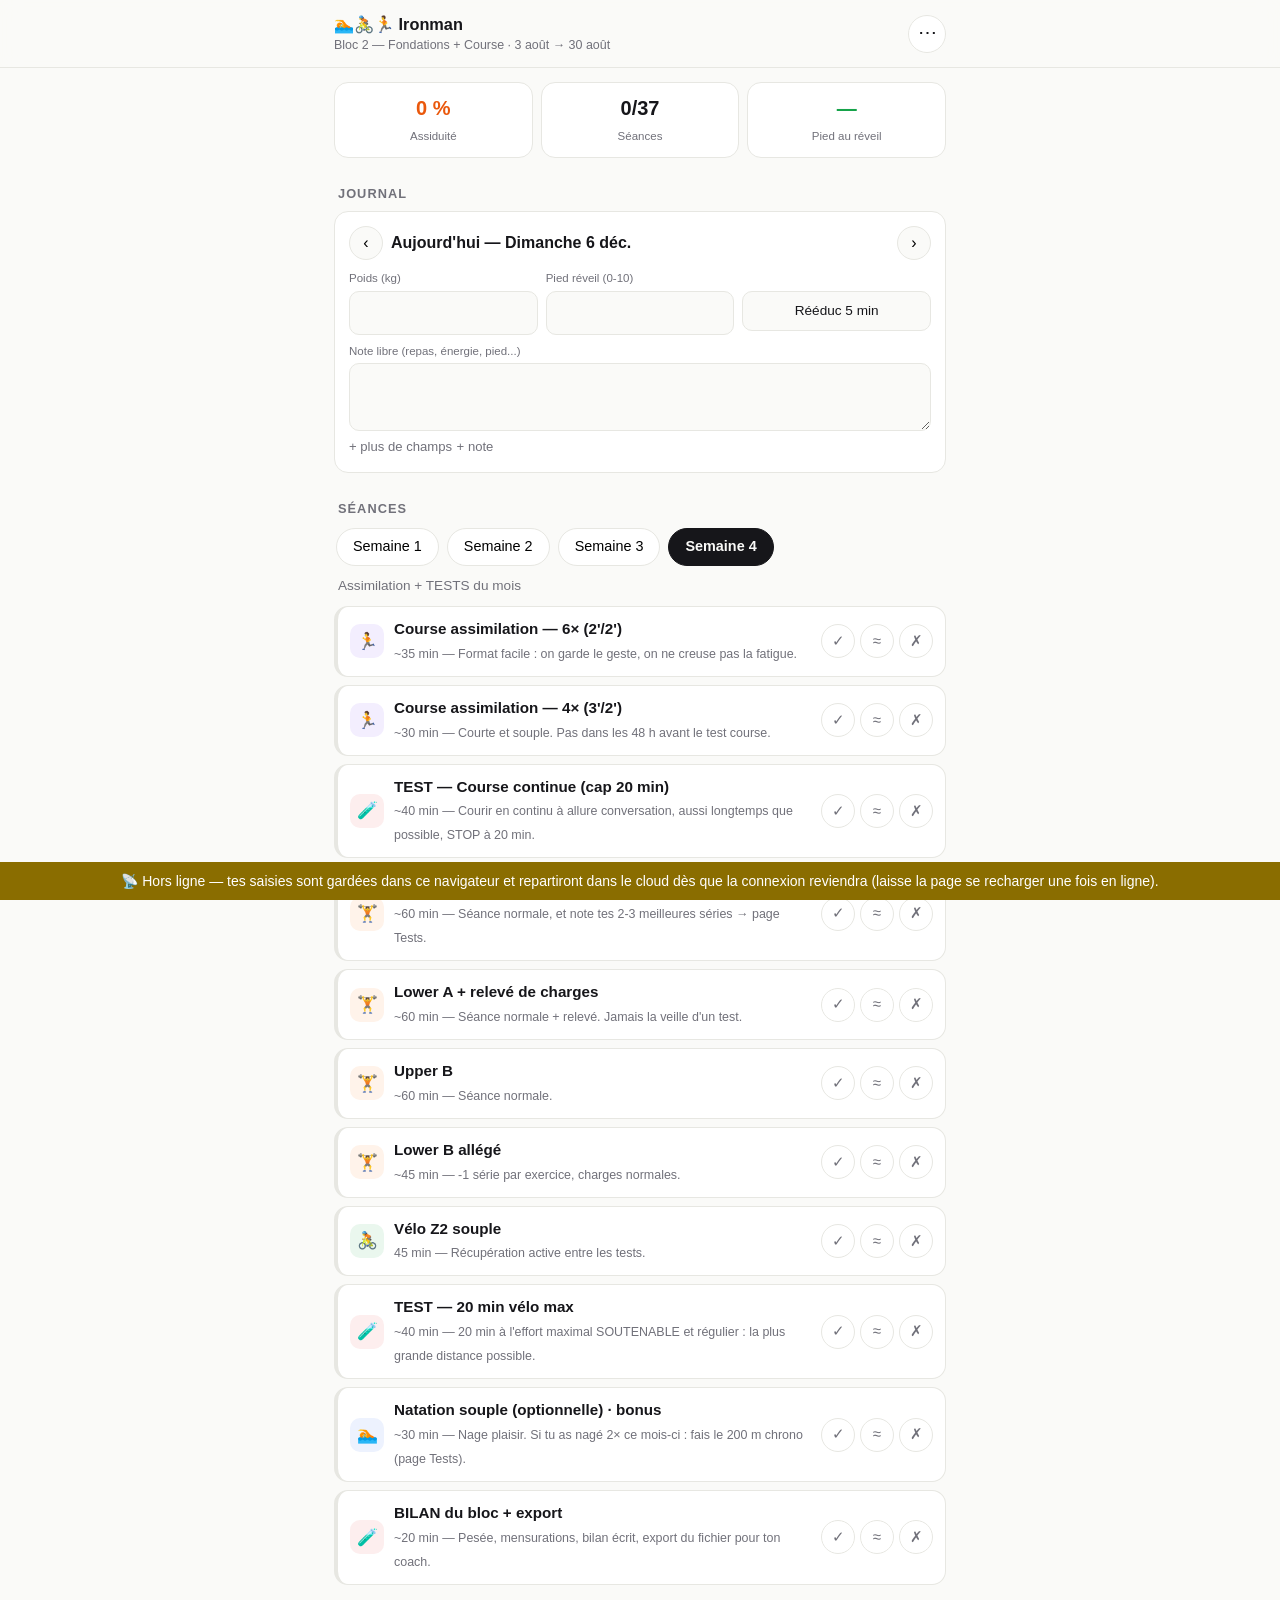
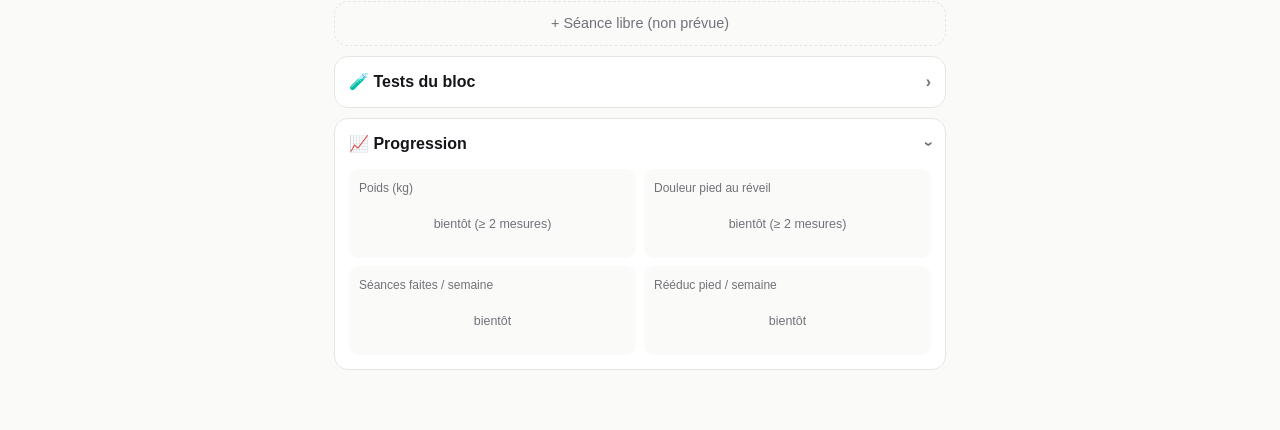
==== ironman-simple/index.html @ 782c4ce3 "Sites Ironman en ligne : hébergement GitHub Pages + données cloud (jsonblob) + robot de garde Co-Aut" ====
<!DOCTYPE html>
<html lang="fr">
<head>
  <meta charset="UTF-8">
  <meta name="viewport" content="width=device-width, initial-scale=1">
  <title>Ironman — Samy</title>
  <link rel="stylesheet" href="app.css">
</head>
<body>

<header>
  <div class="topbar">
    <div class="titre">🏊🚴🏃 Ironman<small id="sous-titre"></small></div>
    <details class="menu" id="menu">
      <summary title="Menu">⋯</summary>
      <div class="menu-liste">
        <button onclick="exporterExcel(); menu.open=false">📊 Exporter en Excel</button>
        <button onclick="exportJSON(); menu.open=false">💾 Sauvegarde .json (coach)</button>
        <label>📥 Importer une sauvegarde
          <input type="file" accept=".json" style="display:none" onchange="if(this.files[0]) importJSON(this.files[0])">
        </label>
        <button onclick="document.getElementById('dlg-aide').showModal(); menu.open=false">ℹ️ Aide &amp; règles</button>
        <button onclick="location.href='../ironman-coach/index.html'">🗂 Version complète du site</button>
      </div>
    </details>
  </div>
</header>

<main>
  <!-- Pastilles de stats -->
  <div class="stats" id="stats"></div>

  <!-- Journal rapide du jour -->
  <h2>Journal</h2>
  <div class="carte" id="carte-jour"></div>

  <!-- Semaine + séances -->
  <h2>Séances</h2>
  <div class="semaines" id="chips-semaines"></div>
  <p class="theme-semaine" id="theme-semaine"></p>
  <div class="seances" id="liste-seances"></div>

  <!-- Tests (repliés) -->
  <details class="section" id="section-tests">
    <summary>🧪 Tests du bloc <span class="chevron">›</span></summary>
    <div class="contenu-section" id="liste-tests"></div>
  </details>

  <!-- Progression (repliée) -->
  <details class="section" open>
    <summary>📈 Progression <span class="chevron">›</span></summary>
    <div class="contenu-section graphs" id="graphs"></div>
  </details>
</main>

<!-- Aide : tout ce qu'il faut savoir, UNE fois, hors du chemin -->
<dialog id="dlg-aide">
  <button class="fermer" onclick="this.closest('dialog').close()">✕</button>
  <h3>L'essentiel</h3>
  <p><b>Statuts :</b> ✓ faite · ≈ faite en adapté (remplacée/modifiée — dis quoi) · ✗ pas pu (dis pourquoi, je le lis). Re-taper = annuler. Taper sur une séance = détails.</p>
  <p><b>Zone 2 :</b> tu peux parler pendant l'effort, FC 120-140. <b>Course :</b> allure conversation, petits pas rapides (~170/min), jamais 2 courses sur 2 jours d'affilée, douleur pied &gt; 3/10 = stop.</p>
  <p><b>Agencement :</b> pas de course + Lower le même jour · Upper A/B et Lower A/B séparés de 48 h · 1 jour de repos complet/semaine · natation = bonus optionnel.</p>
  <p><b>Chaque matin (30 s) :</b> douleur pied au réveil (0-10) + rééduc 5 min (élastiques, balle — et serviette sous les orteils pour les mollets aux Lower).</p>
  <p><b>Sauvegarde :</b> tout est automatique. Excel = à partager / archiver. .json = à envoyer au coach chaque dimanche.</p>
  <p style="color:var(--texte-2)">Pour les explications détaillées de chaque séance : bouton « pourquoi ? » dans la séance, ou la version complète du site (menu ⋯).</p>
</dialog>

<div id="toast">✓ sauvegardé</div>

<!-- Les DONNÉES et l'EXPORT sont partagés avec le site complet : une seule source de vérité.
     sync-fichier.js DOIT être chargé en premier : il fournit STORE_KEY et charge
     les données depuis le fichier disque avant le démarrage des autres scripts. -->
<script src="../ironman-coach/assets/sync-fichier.js"></script>
<script src="../ironman-coach/assets/programme-data.js"></script>
<script src="app.js"></script>
<script src="../ironman-coach/assets/vendor/xlsx.full.min.js"></script>
<script src="../ironman-coach/assets/export.js"></script>
</body>
</html>
---- ironman-simple/app.css ----
/* ============================================================
   IRONMAN SIMPLE — design sobre & moderne, une seule page.
   Même données que le site complet (../ironman-coach), autre peau.
   ============================================================ */

:root {
  --bg: #fafaf8;
  --carte: #ffffff;
  --texte: #16161a;
  --texte-2: #71717a;
  --bord: #e7e7e2;
  --accent: #ea580c;          /* orange — action, en cours */
  --accent-doux: #fff3ea;
  --vert: #16a34a;  --vert-doux: #eaf7ee;
  --rouge: #dc2626; --rouge-doux: #fdeeee;
  --bleu: #2563eb;  --bleu-doux: #edf2fe;
  --violet: #7c3aed; --violet-doux: #f3eefe;
  --r: 14px;
}
@media (prefers-color-scheme: dark) {
  :root {
    --bg: #131316; --carte: #1c1c21; --texte: #f1f1ef; --texte-2: #9d9da6; --bord: #2c2c33;
    --accent: #fb923c; --accent-doux: #33220f;
    --vert: #4ade80; --vert-doux: #14291a; --rouge: #f87171; --rouge-doux: #331717;
    --bleu: #93b4f8; --bleu-doux: #16203a; --violet: #b79df5; --violet-doux: #251c3d;
  }
}

* { box-sizing: border-box; }
html { -webkit-text-size-adjust: 100%; }
body {
  margin: 0; background: var(--bg); color: var(--texte);
  font-family: -apple-system, BlinkMacSystemFont, "Segoe UI", Roboto, sans-serif;
  font-size: 16px; line-height: 1.5;
}
main { max-width: 640px; margin: 0 auto; padding: 0 14px 60px; }
h2 { font-size: .8rem; text-transform: uppercase; letter-spacing: .08em; color: var(--texte-2); margin: 26px 4px 8px; font-weight: 600; }
button { font: inherit; cursor: pointer; }
input, textarea, select { font: inherit; color: var(--texte); }

/* ---------- Barre du haut ---------- */
header {
  position: sticky; top: 0; z-index: 10;
  background: color-mix(in srgb, var(--bg) 88%, transparent);
  backdrop-filter: blur(10px);
  border-bottom: 1px solid var(--bord);
}
.topbar { max-width: 640px; margin: 0 auto; padding: 12px 14px; display: flex; align-items: center; gap: 10px; }
.topbar .titre { font-weight: 700; font-size: 1.02rem; flex: 1; }
.topbar .titre small { display: block; font-weight: 400; font-size: .78rem; color: var(--texte-2); }

/* Menu ⋯ */
.menu { position: relative; }
.menu > summary { list-style: none; cursor: pointer; width: 38px; height: 38px; border: 1px solid var(--bord); border-radius: 50%; display: flex; align-items: center; justify-content: center; background: var(--carte); font-size: 1.2rem; }
.menu > summary::-webkit-details-marker { display: none; }
.menu-liste { position: absolute; right: 0; top: 44px; background: var(--carte); border: 1px solid var(--bord); border-radius: var(--r); box-shadow: 0 8px 30px rgba(0,0,0,.12); min-width: 230px; padding: 6px; }
.menu-liste button, .menu-liste label { display: block; width: 100%; text-align: left; background: none; border: none; padding: 10px 12px; border-radius: 9px; font-size: .95rem; cursor: pointer; color: var(--texte); }
.menu-liste button:hover, .menu-liste label:hover { background: var(--bg); }

/* ---------- Pastilles de stats ---------- */
.stats { display: grid; grid-template-columns: repeat(3, 1fr); gap: 8px; margin-top: 14px; }
.pastille { background: var(--carte); border: 1px solid var(--bord); border-radius: var(--r); padding: 10px 6px; text-align: center; }
.pastille b { display: block; font-size: 1.25rem; }
.pastille span { font-size: .72rem; color: var(--texte-2); }
.pastille.ok b { color: var(--vert); }
.pastille.warn b { color: var(--accent); }

/* ---------- Carte jour (journal rapide) ---------- */
.carte { background: var(--carte); border: 1px solid var(--bord); border-radius: var(--r); padding: 14px; }
.jour-entete { display: flex; align-items: center; gap: 8px; margin-bottom: 10px; }
.jour-entete b { flex: 1; font-size: 1rem; }
.fleche { width: 34px; height: 34px; border-radius: 50%; border: 1px solid var(--bord); background: var(--bg); font-size: 1rem; }
.jour-grille { display: grid; grid-template-columns: 1fr 1fr 1fr; gap: 8px; }
.champ { display: flex; flex-direction: column; gap: 3px; }
.champ span { font-size: .72rem; color: var(--texte-2); }
.champ input, .champ textarea {
  background: var(--bg); border: 1px solid var(--bord); border-radius: 10px; padding: 9px 10px; width: 100%;
}
.champ input:focus, .champ textarea:focus, .details input:focus, .details textarea:focus { outline: 2px solid var(--accent); border-color: transparent; }
.toggle { display: flex; align-items: center; justify-content: center; gap: 6px; background: var(--bg); border: 1px solid var(--bord); border-radius: 10px; padding: 9px 6px; font-size: .85rem; cursor: pointer; user-select: none; }
.toggle.actif { background: var(--vert-doux); border-color: var(--vert); color: var(--vert); font-weight: 600; }
.lien-note { background: none; border: none; color: var(--texte-2); font-size: .82rem; padding: 6px 0 0; }
.jour-note { grid-column: 1 / -1; }
.jour-plus { grid-column: 1 / -1; display: none; grid-template-columns: 1fr 1fr 1fr; gap: 8px; }
.jour-plus.ouvert, .jour-note.ouvert { display: grid; }
.jour-note textarea { min-height: 54px; resize: vertical; }

/* ---------- Sélecteur de semaine ---------- */
.semaines { display: flex; gap: 8px; overflow-x: auto; padding: 2px; }
.chip { border: 1px solid var(--bord); background: var(--carte); border-radius: 999px; padding: 7px 16px; font-size: .9rem; white-space: nowrap; }
.chip.actif { background: var(--texte); color: var(--bg); border-color: var(--texte); font-weight: 600; }
.theme-semaine { color: var(--texte-2); font-size: .85rem; margin: 8px 4px 0; }

/* ---------- Lignes de séance ---------- */
.seances { display: flex; flex-direction: column; gap: 8px; margin-top: 10px; }
.seance { background: var(--carte); border: 1px solid var(--bord); border-radius: var(--r); overflow: hidden; border-left: 4px solid var(--bord); }
.seance.faite { border-left-color: var(--vert); }
.seance.paspu { border-left-color: var(--rouge); }
.ligne { display: flex; align-items: center; gap: 10px; padding: 11px 12px; cursor: pointer; }
.sport { width: 34px; height: 34px; border-radius: 10px; display: flex; align-items: center; justify-content: center; font-size: 1.05rem; flex-shrink: 0; }
.sport.muscu { background: var(--accent-doux); } .sport.natation { background: var(--bleu-doux); }
.sport.velo { background: var(--vert-doux); } .sport.course { background: var(--violet-doux); }
.sport.test { background: var(--rouge-doux); } .sport.repos { background: var(--bg); }
.ligne .nom { flex: 1; min-width: 0; }
.ligne .nom b { display: block; font-size: .95rem; white-space: nowrap; overflow: hidden; text-overflow: ellipsis; }
.ligne .nom small { color: var(--texte-2); font-size: .78rem; }
.seance.faite .nom b { color: var(--texte-2); }

/* Statuts : 3 boutons ronds, un tap = choisi (retap = annule) */
.statuts { display: flex; gap: 5px; flex-shrink: 0; }
.st { width: 34px; height: 34px; border-radius: 50%; border: 1.5px solid var(--bord); background: var(--carte); color: var(--texte-2); font-size: .95rem; padding: 0; }
.st[data-s="faite"].actif { background: var(--vert); border-color: var(--vert); color: #fff; }
.st[data-s="adaptee"].actif { background: var(--accent); border-color: var(--accent); color: #fff; }
.st[data-s="pas-pu"].actif { background: var(--rouge); border-color: var(--rouge); color: #fff; }

/* Détails dépliés d'une séance */
.details { display: none; padding: 0 12px 12px; border-top: 1px dashed var(--bord); }
.seance.ouverte .details { display: block; }
.details ul { margin: 10px 0; padding-left: 20px; font-size: .92rem; }
.details li { margin: 3px 0; }
.pourquoi { font-size: .88rem; color: var(--texte-2); background: var(--bg); border-radius: 10px; padding: 10px 12px; margin: 8px 0; display: none; }
.pourquoi.ouvert { display: block; }
.lien-pourquoi { background: none; border: none; color: var(--bleu); font-size: .85rem; padding: 4px 0; }
.details .grille { display: grid; grid-template-columns: 130px 90px 1fr; gap: 8px; margin-top: 8px; }
.details .pleine { grid-column: 1 / -1; }
.details textarea { min-height: 50px; resize: vertical; background: var(--bg); border: 1px solid var(--bord); border-radius: 10px; padding: 9px 10px; width: 100%; }
.raison { display: none; margin-top: 8px; }
.raison.visible { display: block; }
.raison input { border-color: var(--rouge) !important; }

/* Séances libres */
.ajout-libre { width: 100%; border: 1.5px dashed var(--bord); background: none; color: var(--texte-2); border-radius: var(--r); padding: 11px; font-size: .9rem; margin-top: 8px; }
.suppr { width: 30px; height: 30px; border-radius: 50%; border: 1px solid var(--rouge); color: var(--rouge); background: var(--rouge-doux); flex-shrink: 0; }

/* ---------- Sections repliables (Tests, Progression) ---------- */
details.section { background: var(--carte); border: 1px solid var(--bord); border-radius: var(--r); padding: 0 14px; margin-top: 10px; }
details.section summary { list-style: none; display: flex; align-items: center; gap: 10px; padding: 13px 0; cursor: pointer; font-weight: 600; }
details.section summary::-webkit-details-marker { display: none; }
details.section summary .chevron { margin-left: auto; transition: transform .2s; color: var(--texte-2); }
details.section[open] summary .chevron { transform: rotate(90deg); }
details.section .contenu-section { padding-bottom: 14px; }

/* Tests */
.test-item { border-top: 1px solid var(--bord); padding: 12px 0; }
.test-item b { font-size: .95rem; }
.test-item .quand { font-size: .78rem; color: var(--texte-2); margin-bottom: 8px; }
.test-item .grille-test { display: grid; grid-template-columns: 1fr 1fr; gap: 8px; }
.test-item .pleine { grid-column: 1 / -1; }
.test-item input, .test-item textarea { background: var(--bg); border: 1px solid var(--bord); border-radius: 10px; padding: 9px 10px; width: 100%; }
.test-item textarea { min-height: 46px; resize: vertical; }

/* Graphiques compacts */
.graphs { display: grid; grid-template-columns: 1fr 1fr; gap: 8px; }
.graph { background: var(--bg); border-radius: 10px; padding: 10px; }
.graph .titre-graph { font-size: .75rem; color: var(--texte-2); margin-bottom: 4px; }
.graph svg { width: 100%; height: 56px; display: block; }
.graph .vide { font-size: .78rem; color: var(--texte-2); padding: 14px 0; text-align: center; }
.spark { stroke: var(--bleu); fill: none; stroke-width: 2; }
.spark-point { fill: var(--bleu); }
.barre-s { fill: var(--vert); } .barre-s.partiel { fill: var(--accent); }

/* ---------- Divers ---------- */
dialog {
  border: 1px solid var(--bord); border-radius: var(--r); background: var(--carte); color: var(--texte);
  max-width: 560px; width: calc(100vw - 40px); padding: 20px; max-height: 80vh;
}
dialog::backdrop { background: rgba(0,0,0,.45); }
dialog h3 { margin-top: 0; }
dialog p, dialog li { font-size: .92rem; }
.fermer { float: right; border: none; background: var(--bg); border-radius: 50%; width: 32px; height: 32px; }

#toast {
  position: fixed; bottom: 16px; left: 50%; transform: translateX(-50%);
  background: var(--vert-doux); color: var(--vert); border: 1px solid var(--vert);
  border-radius: 999px; padding: 5px 16px; font-size: .82rem;
  opacity: 0; transition: opacity .25s; pointer-events: none; z-index: 50;
}
#toast.visible { opacity: 1; }

@media (max-width: 480px) {
  .details .grille { grid-template-columns: 1fr 1fr; }
  .details .grille .pleine { grid-column: 1 / -1; }
}
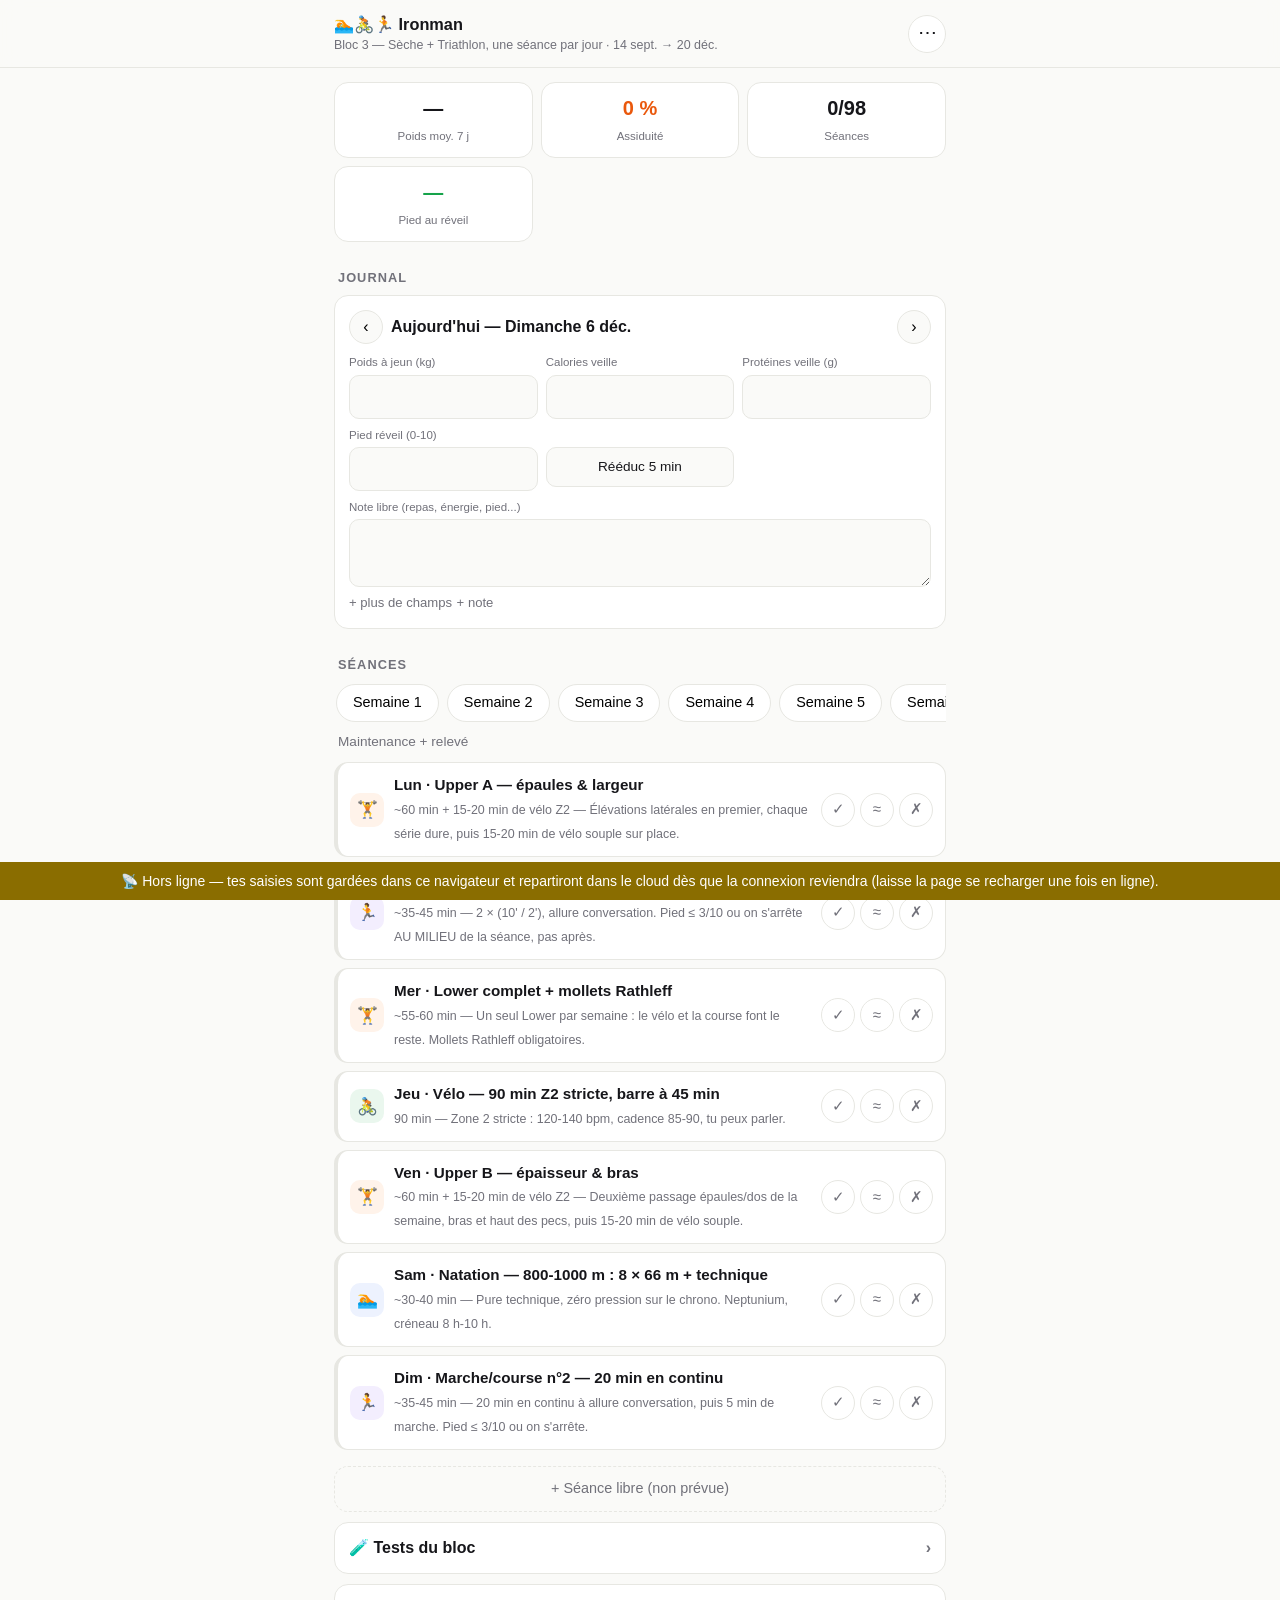
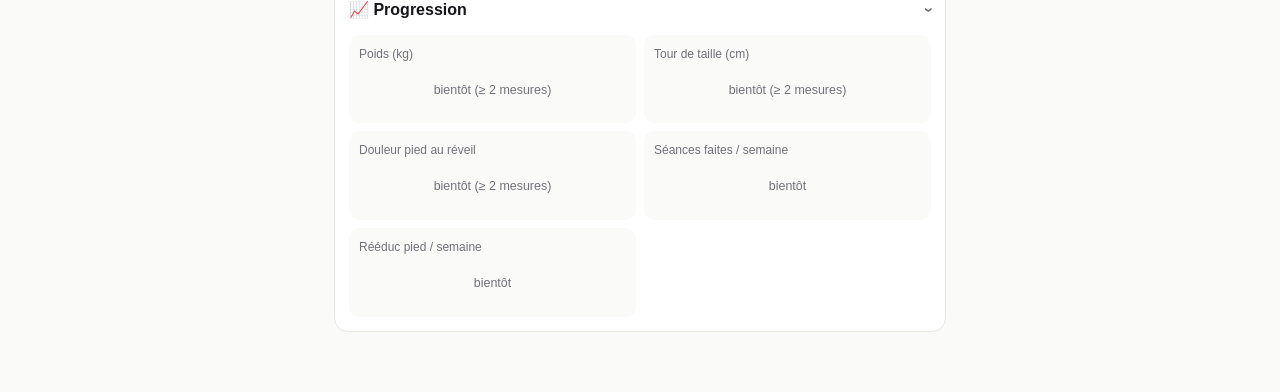
==== commit 8ec5bbb8: "Bloc 3 — Sèche + Triathlon, une séance par jour (14 sept. → 20 déc. 2026) - programme-data.js : 14 s" ====
--- a/ironman-simple/index.html
+++ b/ironman-simple/index.html
@@ -58,9 +58,10 @@
   <button class="fermer" onclick="this.closest('dialog').close()">✕</button>
   <h3>L'essentiel</h3>
   <p><b>Statuts :</b> ✓ faite · ≈ faite en adapté (remplacée/modifiée — dis quoi) · ✗ pas pu (dis pourquoi, je le lis). Re-taper = annuler. Taper sur une séance = détails.</p>
-  <p><b>Zone 2 :</b> tu peux parler pendant l'effort, FC 120-140. <b>Course :</b> allure conversation, petits pas rapides (~170/min), jamais 2 courses sur 2 jours d'affilée, douleur pied &gt; 3/10 = stop.</p>
-  <p><b>Agencement :</b> pas de course + Lower le même jour · Upper A/B et Lower A/B séparés de 48 h · 1 jour de repos complet/semaine · natation = bonus optionnel.</p>
-  <p><b>Chaque matin (30 s) :</b> douleur pied au réveil (0-10) + rééduc 5 min (élastiques, balle — et serviette sous les orteils pour les mollets aux Lower).</p>
+  <p><b>Une séance par jour :</b> Lun Upper A · Mar course · Mer Lower · Jeu vélo · Ven Upper B · Sam natation · Dim course. Semaine minimale si ça coince : les 3 muscu, le vélo du jeudi, une course.</p>
+  <p><b>Muscu :</b> épaules en premier, chaque série à 0-2 reps de l'échec. Un muscle prioritaire stagne 3 semaines → +1 série, pas +kg. <b>Zone 2 :</b> tu peux parler, FC 120-140 ; la seule intensité = le tempo du jeudi une semaine sur deux. <b>Course :</b> allure conversation, ~170 pas/min, 48 h entre deux courses, jamais la veille ni le lendemain du Lower, douleur pied &gt; 3/10 = stop au milieu de la séance.</p>
+  <p><b>Sèche :</b> 2 100 kcal, 150 g de protéines, 60 g de lipides. Toutes les 2 semaines, sur la moyenne 7 j : perte &lt; 0,25 kg/sem → −100 kcal ; &gt; 0,5 → +100. Semaines 6 et 12 : ~2 400 kcal. Sommeil ≥ 7 h 30.</p>
+  <p><b>Chaque matin (30 s) :</b> poids à jeun, calories et protéines de la veille, douleur pied au réveil (0-10) + rééduc 5 min. Tour de taille le lundi.</p>
   <p><b>Sauvegarde :</b> tout est automatique. Excel = à partager / archiver. .json = à envoyer au coach chaque dimanche.</p>
   <p style="color:var(--texte-2)">Pour les explications détaillées de chaque séance : bouton « pourquoi ? » dans la séance, ou la version complète du site (menu ⋯).</p>
 </dialog>
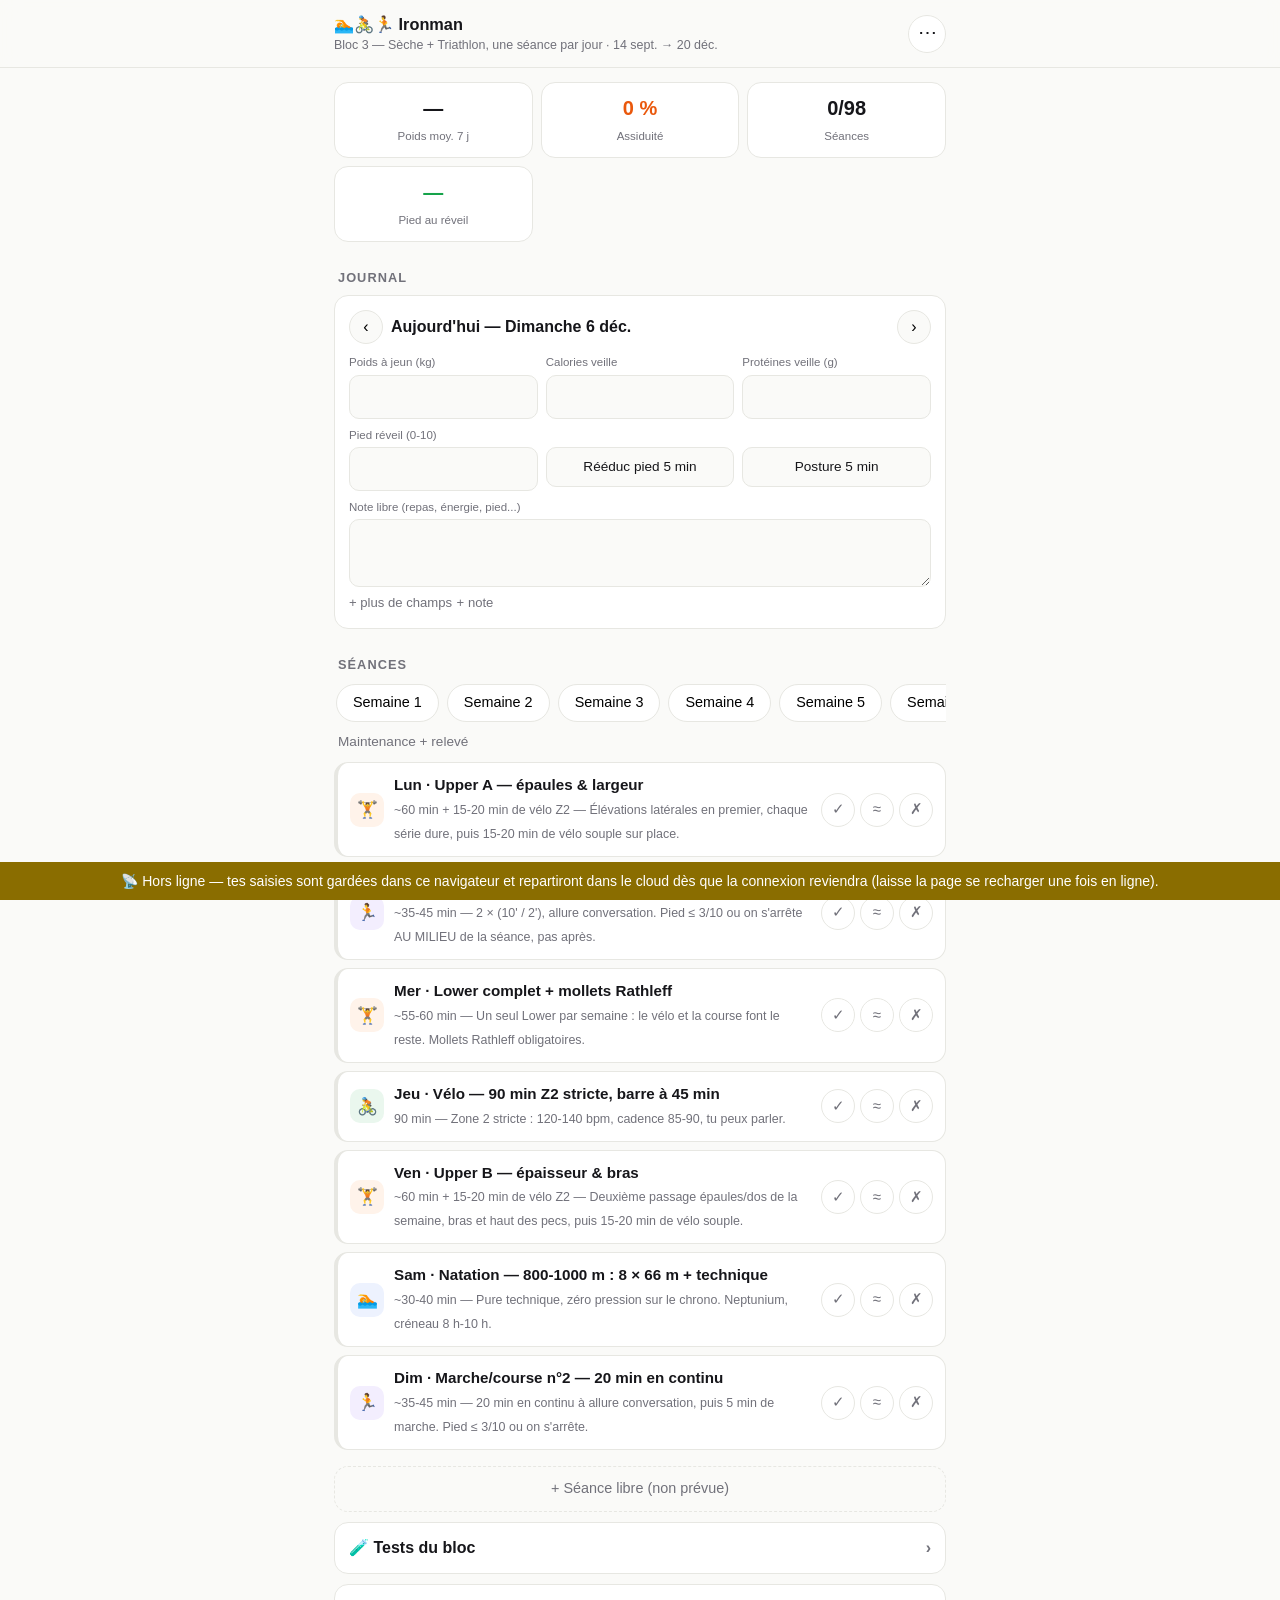
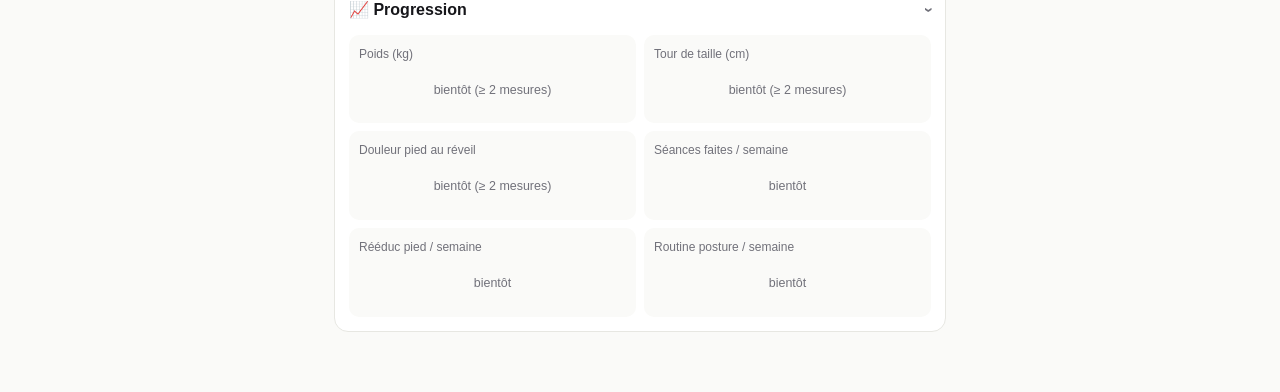
==== commit 657fa142: "Routine posture (bascule antérieure du bassin) + exercices anti-extension Ce qui compte n'est pas l'" ====
--- a/ironman-simple/index.html
+++ b/ironman-simple/index.html
@@ -61,7 +61,8 @@
   <p><b>Une séance par jour :</b> Lun Upper A · Mar course · Mer Lower · Jeu vélo · Ven Upper B · Sam natation · Dim course. Semaine minimale si ça coince : les 3 muscu, le vélo du jeudi, une course.</p>
   <p><b>Muscu :</b> épaules en premier, chaque série à 0-2 reps de l'échec. Un muscle prioritaire stagne 3 semaines → +1 série, pas +kg. <b>Zone 2 :</b> tu peux parler, FC 120-140 ; la seule intensité = le tempo du jeudi une semaine sur deux. <b>Course :</b> allure conversation, ~170 pas/min, 48 h entre deux courses, jamais la veille ni le lendemain du Lower, douleur pied &gt; 3/10 = stop au milieu de la séance.</p>
   <p><b>Sèche :</b> 2 100 kcal, 150 g de protéines, 60 g de lipides. Toutes les 2 semaines, sur la moyenne 7 j : perte &lt; 0,25 kg/sem → −100 kcal ; &gt; 0,5 → +100. Semaines 6 et 12 : ~2 400 kcal. Sommeil ≥ 7 h 30.</p>
-  <p><b>Chaque matin (30 s) :</b> poids à jeun, calories et protéines de la veille, douleur pied au réveil (0-10) + rééduc 5 min. Tour de taille le lundi.</p>
+  <p><b>Chaque matin (30 s) :</b> poids à jeun, calories et protéines de la veille, douleur pied au réveil (0-10) + rééduc pied 5 min + routine posture 5 min. Tour de taille le lundi.</p>
+  <div id="routine-posture"></div>
   <p><b>Sauvegarde :</b> tout est automatique. Excel = à partager / archiver. .json = à envoyer au coach chaque dimanche.</p>
   <p style="color:var(--texte-2)">Pour les explications détaillées de chaque séance : bouton « pourquoi ? » dans la séance, ou la version complète du site (menu ⋯).</p>
 </dialog>
--- a/ironman-simple/app.css
+++ b/ironman-simple/app.css
@@ -181,3 +181,8 @@
   .details .grille { grid-template-columns: 1fr 1fr; }
   .details .grille .pleine { grid-column: 1 / -1; }
 }
+
+/* ---------- Routine posture (aide) ---------- */
+.rp { margin: 6px 0 0; padding-left: 20px; }
+.rp li { margin-bottom: 6px; }
+.rp-etapes { color: var(--texte-2); font-size: .9em; }
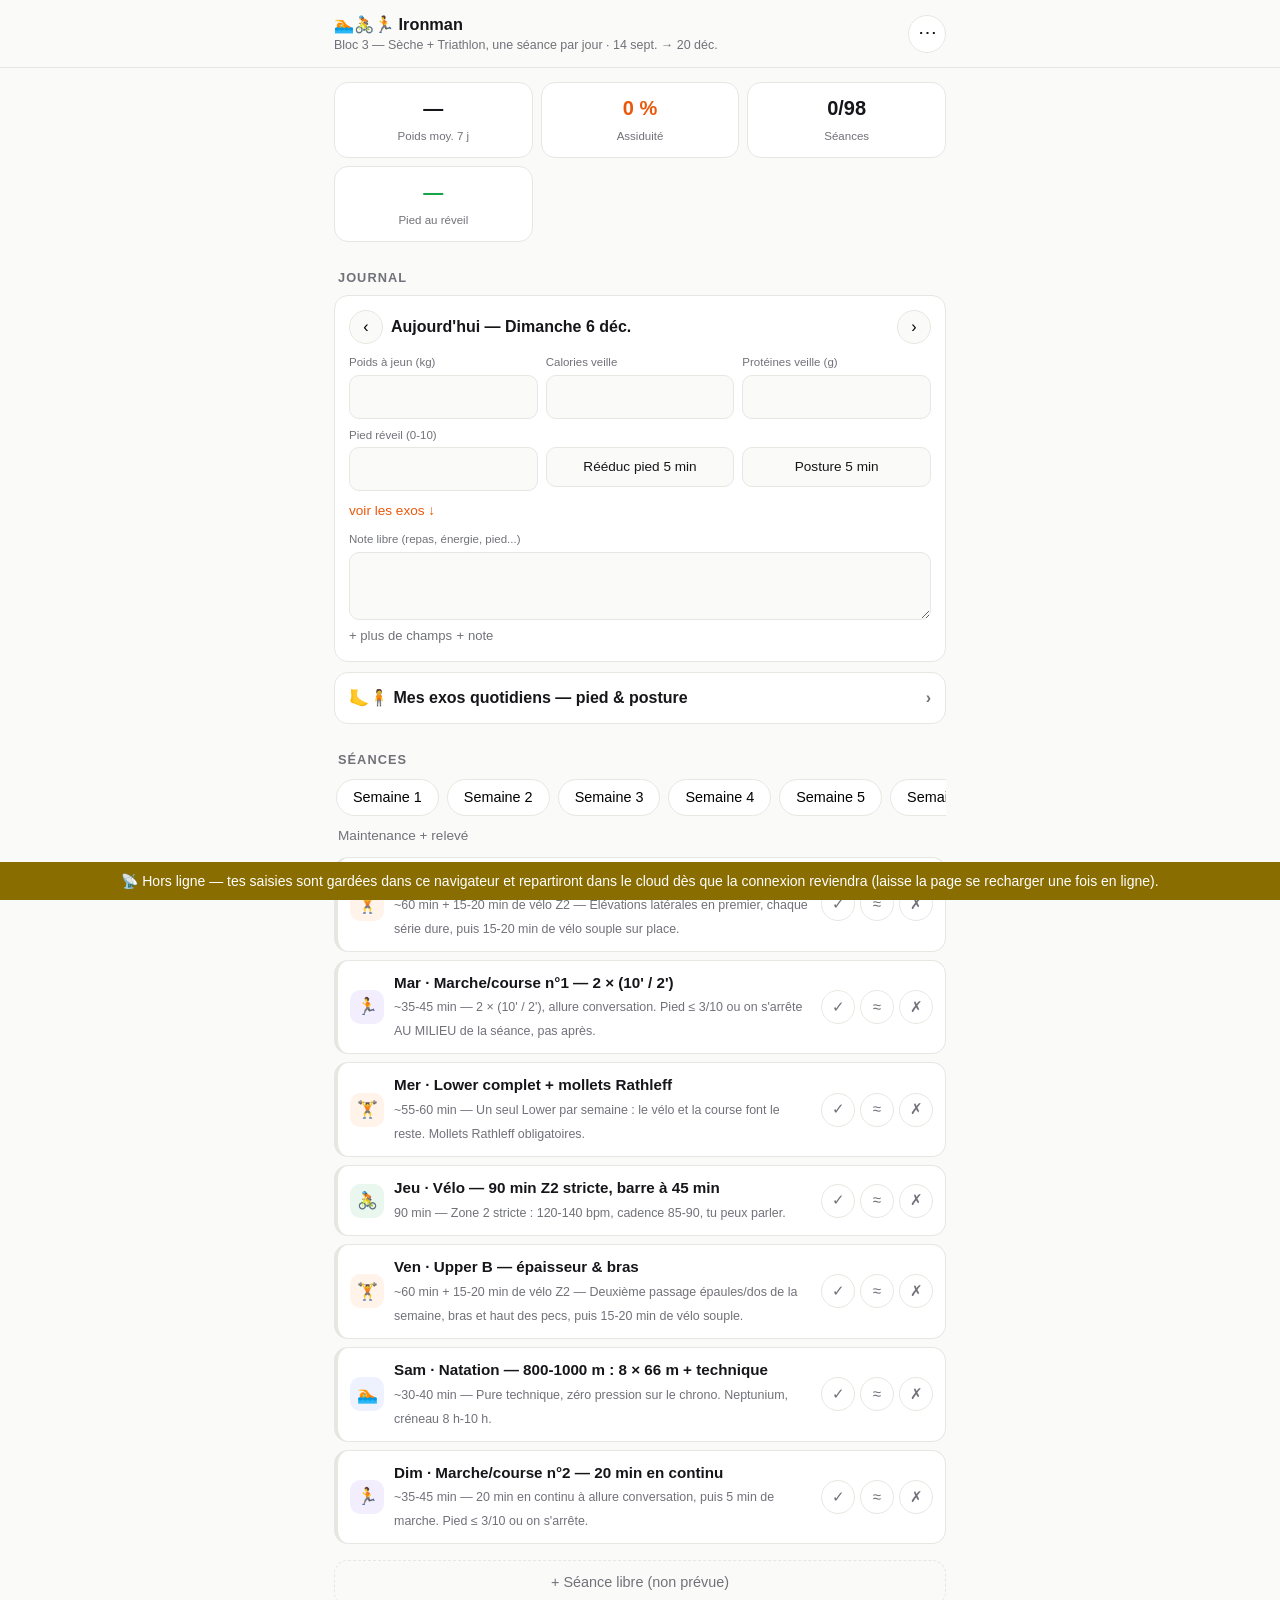
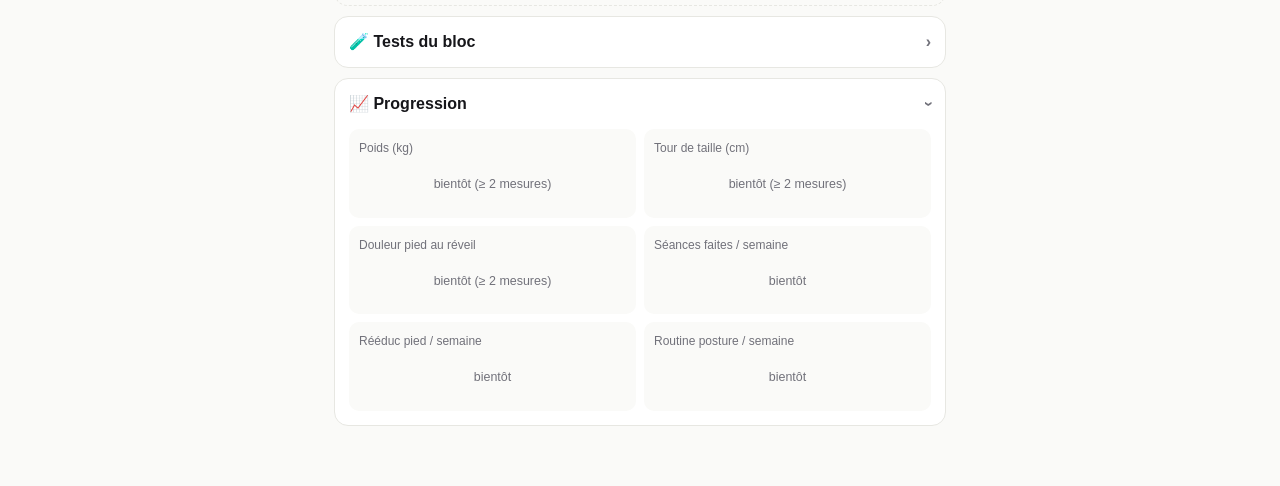
==== commit d861ce71: "Exos pied & posture consultables depuis le site simple Le site avait la case « Rééduc pied 5 min » s" ====
--- a/ironman-simple/index.html
+++ b/ironman-simple/index.html
@@ -34,6 +34,12 @@
   <h2>Journal</h2>
   <div class="carte" id="carte-jour"></div>
 
+  <!-- Routines quotidiennes : pied + posture, repliées -->
+  <details class="section" id="section-routines">
+    <summary>🦶🧍 Mes exos quotidiens — pied &amp; posture <span class="chevron">›</span></summary>
+    <div class="contenu-section" id="liste-routines"></div>
+  </details>
+
   <!-- Semaine + séances -->
   <h2>Séances</h2>
   <div class="semaines" id="chips-semaines"></div>
@@ -62,7 +68,7 @@
   <p><b>Muscu :</b> épaules en premier, chaque série à 0-2 reps de l'échec. Un muscle prioritaire stagne 3 semaines → +1 série, pas +kg. <b>Zone 2 :</b> tu peux parler, FC 120-140 ; la seule intensité = le tempo du jeudi une semaine sur deux. <b>Course :</b> allure conversation, ~170 pas/min, 48 h entre deux courses, jamais la veille ni le lendemain du Lower, douleur pied &gt; 3/10 = stop au milieu de la séance.</p>
   <p><b>Sèche :</b> 2 100 kcal, 150 g de protéines, 60 g de lipides. Toutes les 2 semaines, sur la moyenne 7 j : perte &lt; 0,25 kg/sem → −100 kcal ; &gt; 0,5 → +100. Semaines 6 et 12 : ~2 400 kcal. Sommeil ≥ 7 h 30.</p>
   <p><b>Chaque matin (30 s) :</b> poids à jeun, calories et protéines de la veille, douleur pied au réveil (0-10) + rééduc pied 5 min + routine posture 5 min. Tour de taille le lundi.</p>
-  <div id="routine-posture"></div>
+  <p><b>Les exos du pied et de la posture</b> sont dans la section « 🦶🧍 Mes exos quotidiens » de la page d'accueil, juste sous le journal.</p>
   <p><b>Sauvegarde :</b> tout est automatique. Excel = à partager / archiver. .json = à envoyer au coach chaque dimanche.</p>
   <p style="color:var(--texte-2)">Pour les explications détaillées de chaque séance : bouton « pourquoi ? » dans la séance, ou la version complète du site (menu ⋯).</p>
 </dialog>
--- a/ironman-simple/app.css
+++ b/ironman-simple/app.css
@@ -182,7 +182,22 @@
   .details .grille .pleine { grid-column: 1 / -1; }
 }
 
-/* ---------- Routine posture (aide) ---------- */
-.rp { margin: 6px 0 0; padding-left: 20px; }
-.rp li { margin-bottom: 6px; }
+/* ---------- Routines quotidiennes (pied & posture) ---------- */
+/* L'en-tête est collant : on décale la cible du scroll pour ne pas passer dessous. */
+.section { scroll-margin-top: 86px; }
+.routine + .routine { margin-top: 22px; border-top: 1px solid var(--bord); padding-top: 18px; }
+.routine h4 { margin: 0 0 6px; font-size: 1.02rem; }
+.rp-quand { margin: 0 0 12px; color: var(--texte-2); font-size: .9rem; line-height: 1.5; }
+.rp { margin: 0; padding-left: 22px; }
+.rp > li { margin-bottom: 14px; }
+.rp-dose { display: inline-block; margin-left: 6px; padding: 1px 8px; border-radius: 999px;
+           background: var(--bord); color: var(--texte-2); font-size: .78rem; font-weight: 600;
+           white-space: nowrap; }
+.rp-pas { margin: 6px 0 0; padding-left: 18px; color: var(--texte-2); font-size: .9rem; line-height: 1.55; }
+.rp-pas li { margin-bottom: 3px; }
+.rp-plus { margin-top: 10px; }
+.rp-plus summary { cursor: pointer; color: var(--accent, #4a8cff); font-size: .88rem; }
+.rp-plus ul { padding-left: 18px; font-size: .9rem; line-height: 1.55; }
 .rp-etapes { color: var(--texte-2); font-size: .9em; }
+.lien-routines { grid-column: 1 / -1; justify-self: start; background: none; border: 0;
+                 color: var(--accent, #4a8cff); font-size: .85rem; padding: 2px 0; cursor: pointer; }
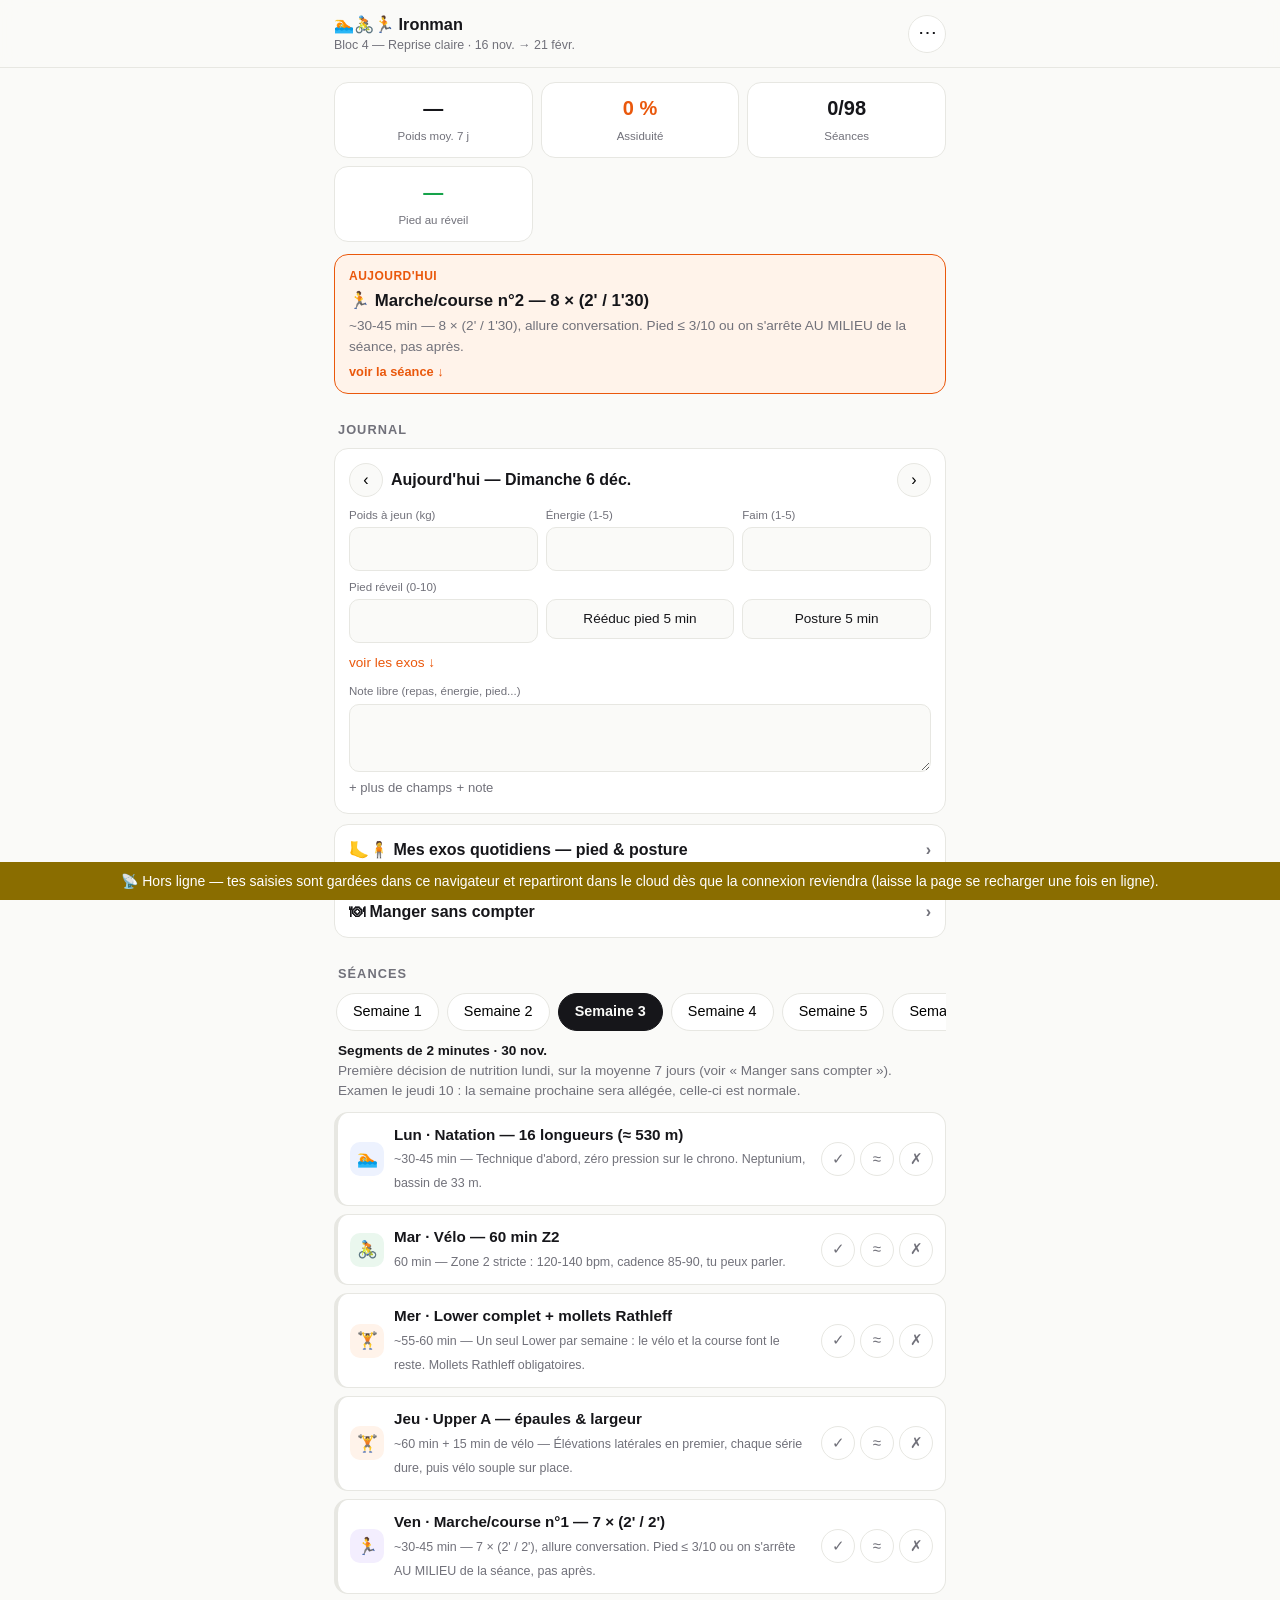
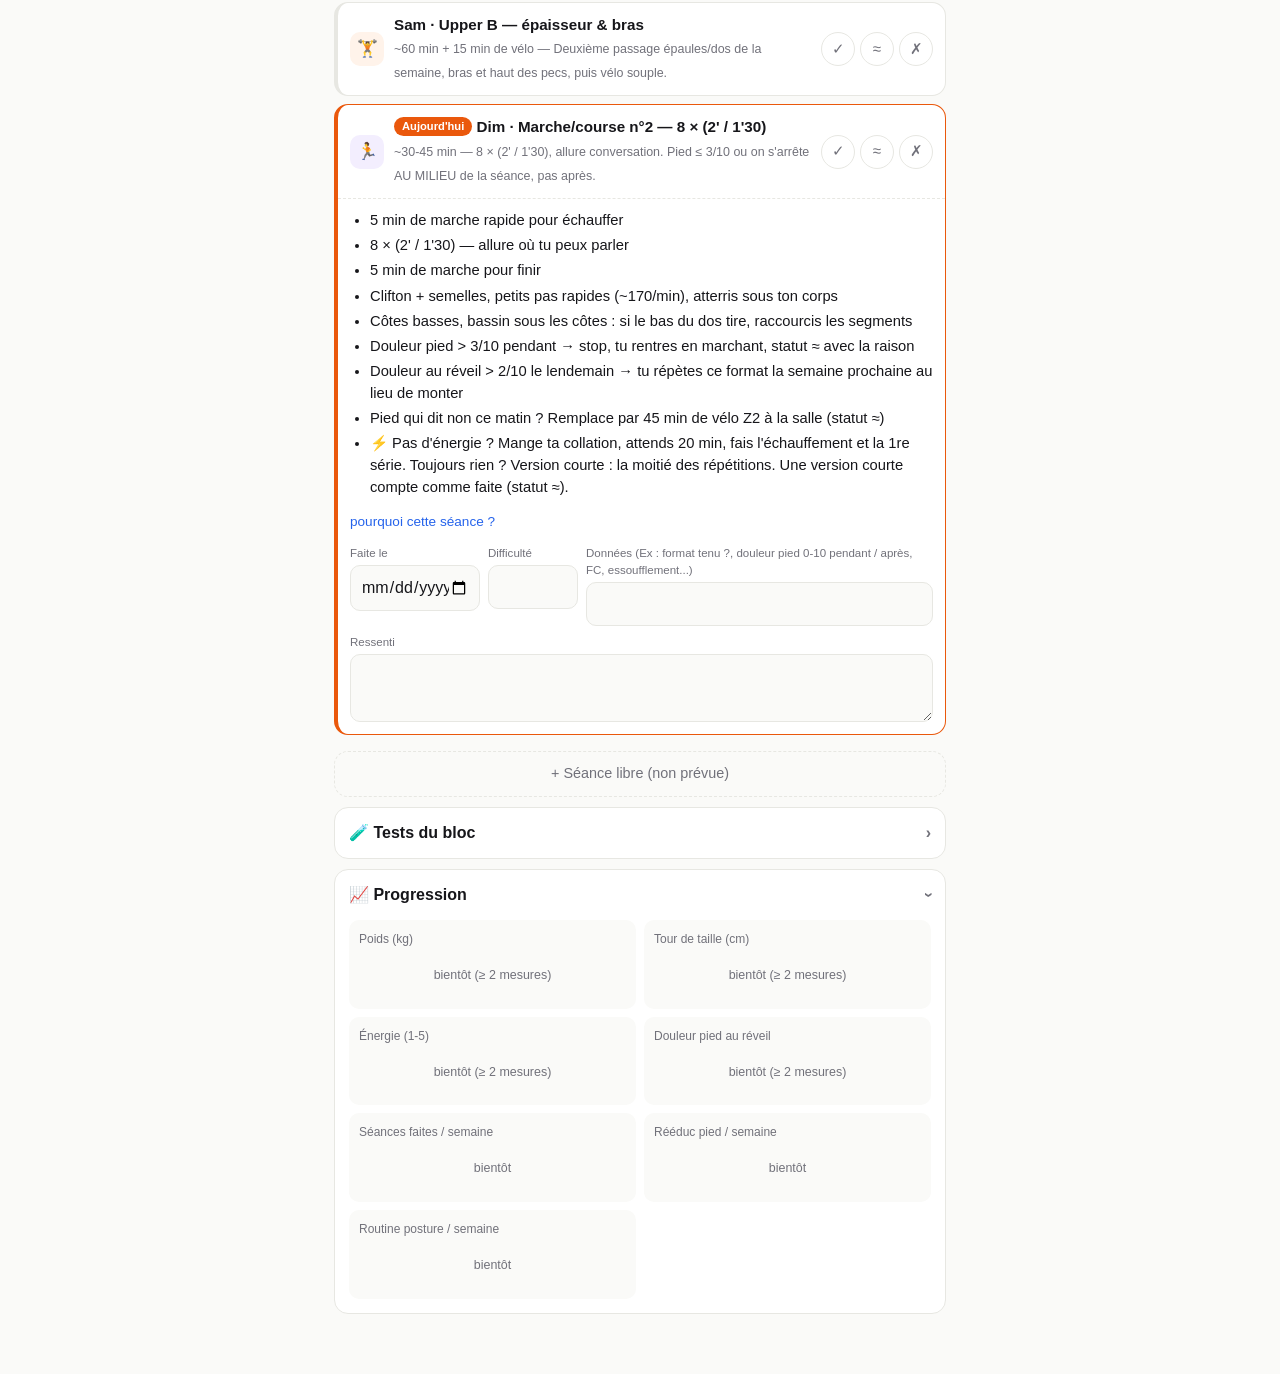
==== commit eb67f4eb: "Bloc 4 — Reprise claire (16 nov. 2026 → 21 févr. 2027) Une séance par jour à jour fixe, natation lun" ====
--- a/ironman-simple/index.html
+++ b/ironman-simple/index.html
@@ -20,6 +20,7 @@
           <input type="file" accept=".json" style="display:none" onchange="if(this.files[0]) importJSON(this.files[0])">
         </label>
         <button onclick="document.getElementById('dlg-aide').showModal(); menu.open=false">ℹ️ Aide &amp; règles</button>
+        <button onclick="ouvrirArchives(); menu.open=false">🗄 Blocs passés (archives)</button>
         <button onclick="location.href='../ironman-coach/index.html'">🗂 Version complète du site</button>
       </div>
     </details>
@@ -30,6 +31,9 @@
   <!-- Pastilles de stats -->
   <div class="stats" id="stats"></div>
 
+  <!-- La séance du jour : la seule chose à regarder en ouvrant le site -->
+  <button class="aujourdhui-bandeau" id="aujourdhui" hidden></button>
+
   <!-- Journal rapide du jour -->
   <h2>Journal</h2>
   <div class="carte" id="carte-jour"></div>
@@ -38,6 +42,12 @@
   <details class="section" id="section-routines">
     <summary>🦶🧍 Mes exos quotidiens — pied &amp; posture <span class="chevron">›</span></summary>
     <div class="contenu-section" id="liste-routines"></div>
+  </details>
+
+  <!-- Nutrition sans compter, repliée -->
+  <details class="section" id="section-nutrition">
+    <summary>🍽 Manger sans compter <span class="chevron">›</span></summary>
+    <div class="contenu-section" id="liste-nutrition"></div>
   </details>
 
   <!-- Semaine + séances -->
@@ -63,14 +73,23 @@
 <dialog id="dlg-aide">
   <button class="fermer" onclick="this.closest('dialog').close()">✕</button>
   <h3>L'essentiel</h3>
-  <p><b>Statuts :</b> ✓ faite · ≈ faite en adapté (remplacée/modifiée — dis quoi) · ✗ pas pu (dis pourquoi, je le lis). Re-taper = annuler. Taper sur une séance = détails.</p>
-  <p><b>Une séance par jour :</b> Lun Upper A · Mar course · Mer Lower · Jeu vélo · Ven Upper B · Sam natation · Dim course. Semaine minimale si ça coince : les 3 muscu, le vélo du jeudi, une course.</p>
-  <p><b>Muscu :</b> épaules en premier, chaque série à 0-2 reps de l'échec. Un muscle prioritaire stagne 3 semaines → +1 série, pas +kg. <b>Zone 2 :</b> tu peux parler, FC 120-140 ; la seule intensité = le tempo du jeudi une semaine sur deux. <b>Course :</b> allure conversation, ~170 pas/min, 48 h entre deux courses, jamais la veille ni le lendemain du Lower, douleur pied &gt; 3/10 = stop au milieu de la séance.</p>
-  <p><b>Sèche :</b> 2 100 kcal, 150 g de protéines, 60 g de lipides. Toutes les 2 semaines, sur la moyenne 7 j : perte &lt; 0,25 kg/sem → −100 kcal ; &gt; 0,5 → +100. Semaines 6 et 12 : ~2 400 kcal. Sommeil ≥ 7 h 30.</p>
-  <p><b>Chaque matin (30 s) :</b> poids à jeun, calories et protéines de la veille, douleur pied au réveil (0-10) + rééduc pied 5 min + routine posture 5 min. Tour de taille le lundi.</p>
-  <p><b>Les exos du pied et de la posture</b> sont dans la section « 🦶🧍 Mes exos quotidiens » de la page d'accueil, juste sous le journal.</p>
+  <p><b>Chaque jour, une séance, toujours au même jour :</b> Lun natation · Mar vélo (2e natation à partir du 28 déc.) · Mer Lower · Jeu Upper A · Ven course · Sam Upper B · Dim course. Le bandeau orange en haut te dit quoi faire aujourd'hui.</p>
+  <p><b>Statuts :</b> ✓ faite · ≈ faite en adapté ou en version courte (dis quoi) · ✗ pas pu (dis pourquoi, je le lis). Re-taper = annuler. Taper sur une séance = détails.</p>
+  <p><b>Pas d'énergie ?</b> Collation, 20 min, échauffement + 1re série. Toujours rien : la version courte écrite en bas de chaque séance. Elle compte (≈). Un jour raté ne se rattrape pas : le lendemain, tu fais la séance du lendemain.</p>
+  <p><b>Muscu :</b> épaules en premier, chaque série à 0-2 reps de l'échec. <b>Vélo :</b> zone 2, tu peux parler. <b>Course :</b> allure conversation, douleur pied &gt; 3/10 = stop au milieu de la séance. <b>Natation :</b> technique d'abord, s'arrêter 15 s au bord, ça compte.</p>
+  <p><b>Manger :</b> sans compter — 1 paume de protéines à chaque repas, collation avant la séance. Détail dans « 🍽 Manger sans compter ». La moyenne du poids sur 7 jours décide toutes les 2 semaines.</p>
+  <p><b>Chaque matin (20 s) :</b> poids à jeun, énergie et faim de 1 à 5, douleur pied au réveil, rééduc pied + posture. Tour de taille le lundi.</p>
+  <p><b>Examens</b> (10 déc., 4 janv., 22 janv.) : c'est déjà prévu dans les séances concernées.</p>
   <p><b>Sauvegarde :</b> tout est automatique. Excel = à partager / archiver. .json = à envoyer au coach chaque dimanche.</p>
   <p style="color:var(--texte-2)">Pour les explications détaillées de chaque séance : bouton « pourquoi ? » dans la séance, ou la version complète du site (menu ⋯).</p>
+</dialog>
+
+<!-- Archives des blocs passés -->
+<dialog id="dlg-archives">
+  <button class="fermer" onclick="this.closest('dialog').close()">✕</button>
+  <h3>Blocs passés</h3>
+  <p class="aj-note">Rien n'est jamais effacé : chaque bloc garde ses données, dans le cloud et dans les exports.</p>
+  <div id="archives-contenu"></div>
 </dialog>
 
 <div id="toast">✓ sauvegardé</div>
--- a/ironman-simple/app.css
+++ b/ironman-simple/app.css
@@ -201,3 +201,22 @@
 .rp-etapes { color: var(--texte-2); font-size: .9em; }
 .lien-routines { grid-column: 1 / -1; justify-self: start; background: none; border: 0;
                  color: var(--accent, #4a8cff); font-size: .85rem; padding: 2px 0; cursor: pointer; }
+
+/* ---------- Séance du jour ---------- */
+.aujourdhui-bandeau { display: flex; flex-direction: column; align-items: flex-start; gap: 3px; width: 100%; text-align: left; margin-top: 12px;
+  background: var(--accent-doux); border: 1.5px solid var(--accent); border-radius: var(--r); padding: 12px 14px; color: var(--texte); font: inherit; cursor: pointer; }
+.aujourdhui-bandeau .aj-label { font-size: .75rem; font-weight: 700; text-transform: uppercase; letter-spacing: .04em; color: var(--accent); }
+.aujourdhui-bandeau b { font-size: 1.05rem; }
+.aujourdhui-bandeau small { color: var(--texte-2); font-size: .85rem; }
+.aujourdhui-bandeau .aj-lien { font-size: .8rem; color: var(--accent); font-weight: 600; margin-top: 2px; }
+.aujourdhui-bandeau.fait { background: var(--vert-doux); border-color: var(--vert); }
+.aujourdhui-bandeau.fait .aj-label, .aujourdhui-bandeau.fait .aj-lien { color: var(--vert); }
+.seance.aujourdhui { border: 1.5px solid var(--accent); border-left-width: 4px; }
+.tag-auj { display: inline-block; background: var(--accent); color: #fff; font-size: .7rem; font-weight: 700; border-radius: 999px; padding: 1px 8px; vertical-align: 2px; }
+.theme-semaine b { color: var(--texte); }
+/* ---------- Archives ---------- */
+.archive { border: 1px solid var(--bord); border-radius: var(--r); padding: 10px 12px; margin: 10px 0; }
+.archive summary { cursor: pointer; }
+.archive small, .aj-note { color: var(--texte-2); font-size: .85rem; }
+.archive ul { padding-left: 18px; }
+.archive li { margin: 6px 0; }
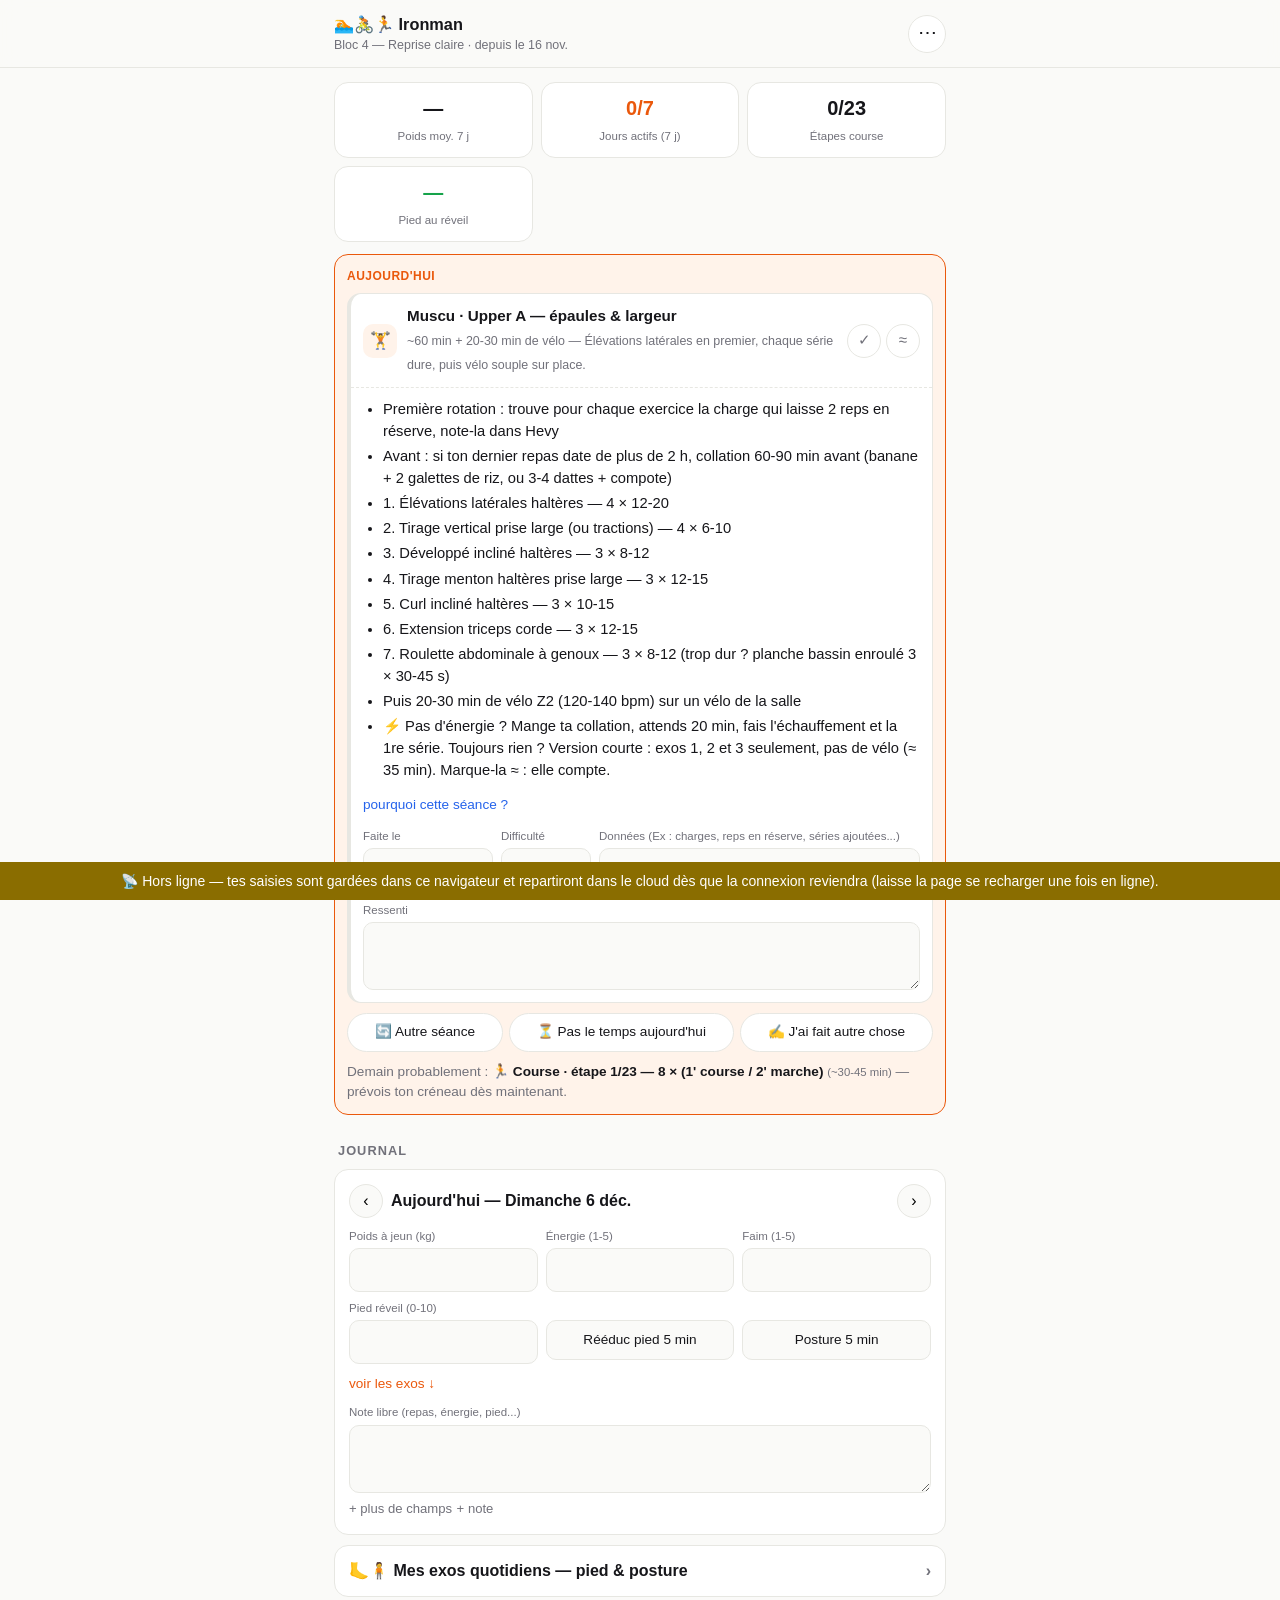
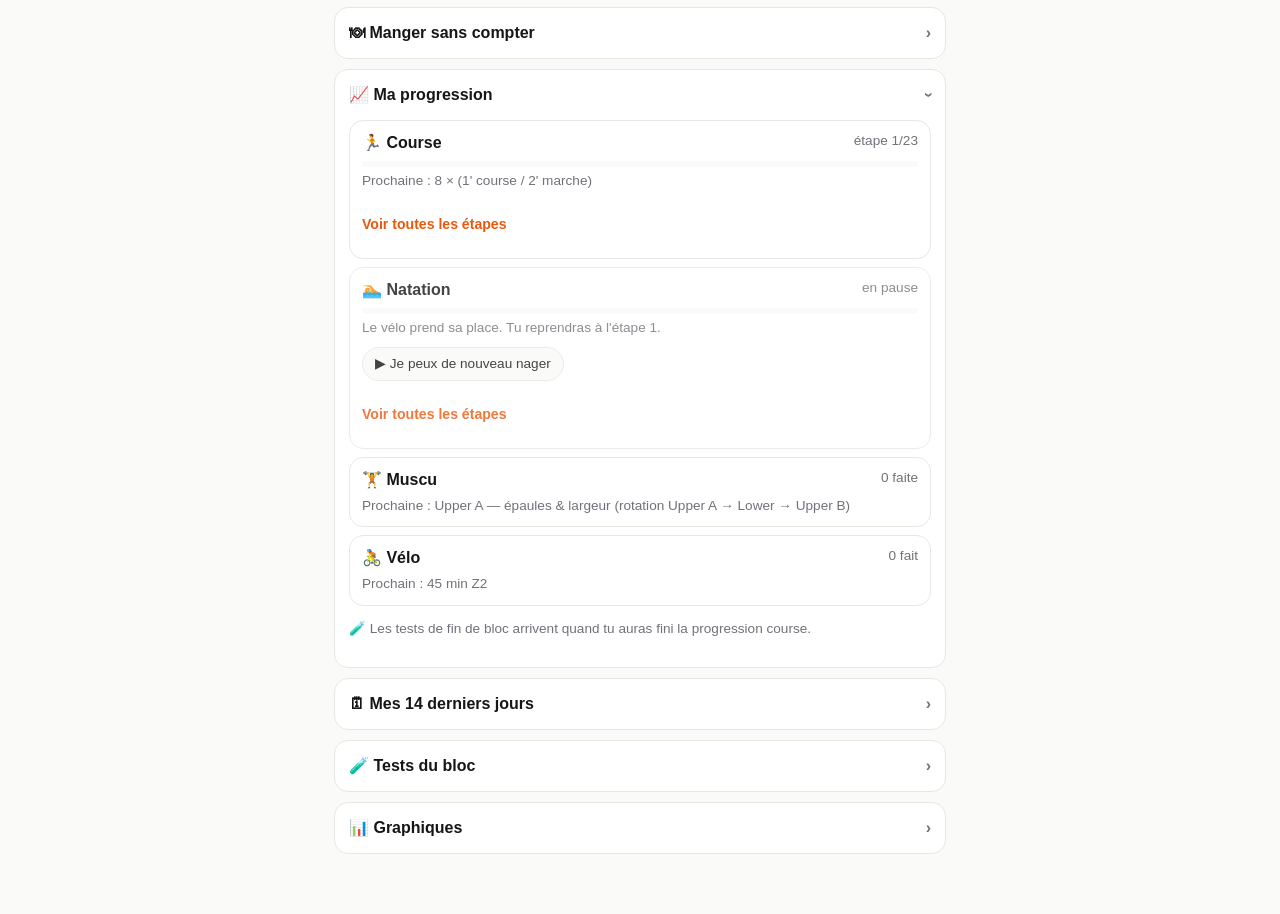
==== commit eeacd488: "Bloc 4 en file d'attente : rater un jour ne casse plus rien Chaque sport avance par étapes ; le site" ====
--- a/ironman-simple/index.html
+++ b/ironman-simple/index.html
@@ -32,7 +32,7 @@
   <div class="stats" id="stats"></div>
 
   <!-- La séance du jour : la seule chose à regarder en ouvrant le site -->
-  <button class="aujourdhui-bandeau" id="aujourdhui" hidden></button>
+  <div class="carte-auj" id="aujourdhui"></div>
 
   <!-- Journal rapide du jour -->
   <h2>Journal</h2>
@@ -50,11 +50,17 @@
     <div class="contenu-section" id="liste-nutrition"></div>
   </details>
 
-  <!-- Semaine + séances -->
-  <h2>Séances</h2>
-  <div class="semaines" id="chips-semaines"></div>
-  <p class="theme-semaine" id="theme-semaine"></p>
-  <div class="seances" id="liste-seances"></div>
+  <!-- Progression de chaque sport -->
+  <details class="section" id="section-progression" open>
+    <summary>📈 Ma progression <span class="chevron">›</span></summary>
+    <div class="contenu-section" id="progression"></div>
+  </details>
+
+  <!-- Ce qui a été fait ces 14 derniers jours -->
+  <details class="section" id="section-historique">
+    <summary>🗓 Mes 14 derniers jours <span class="chevron">›</span></summary>
+    <div class="contenu-section seances" id="historique"></div>
+  </details>
 
   <!-- Tests (repliés) -->
   <details class="section" id="section-tests">
@@ -63,8 +69,8 @@
   </details>
 
   <!-- Progression (repliée) -->
-  <details class="section" open>
-    <summary>📈 Progression <span class="chevron">›</span></summary>
+  <details class="section">
+    <summary>📊 Graphiques <span class="chevron">›</span></summary>
     <div class="contenu-section graphs" id="graphs"></div>
   </details>
 </main>
@@ -73,13 +79,14 @@
 <dialog id="dlg-aide">
   <button class="fermer" onclick="this.closest('dialog').close()">✕</button>
   <h3>L'essentiel</h3>
-  <p><b>Chaque jour, une séance, toujours au même jour :</b> Lun natation · Mar vélo (2e natation à partir du 28 déc.) · Mer Lower · Jeu Upper A · Ven course · Sam Upper B · Dim course. Le bandeau orange en haut te dit quoi faire aujourd'hui.</p>
-  <p><b>Statuts :</b> ✓ faite · ≈ faite en adapté ou en version courte (dis quoi) · ✗ pas pu (dis pourquoi, je le lis). Re-taper = annuler. Taper sur une séance = détails.</p>
-  <p><b>Pas d'énergie ?</b> Collation, 20 min, échauffement + 1re série. Toujours rien : la version courte écrite en bas de chaque séance. Elle compte (≈). Un jour raté ne se rattrape pas : le lendemain, tu fais la séance du lendemain.</p>
-  <p><b>Muscu :</b> épaules en premier, chaque série à 0-2 reps de l'échec. <b>Vélo :</b> zone 2, tu peux parler. <b>Course :</b> allure conversation, douleur pied &gt; 3/10 = stop au milieu de la séance. <b>Natation :</b> technique d'abord, s'arrêter 15 s au bord, ça compte.</p>
-  <p><b>Manger :</b> sans compter — 1 paume de protéines à chaque repas, collation avant la séance. Détail dans « 🍽 Manger sans compter ». La moyenne du poids sur 7 jours décide toutes les 2 semaines.</p>
-  <p><b>Chaque matin (20 s) :</b> poids à jeun, énergie et faim de 1 à 5, douleur pied au réveil, rééduc pied + posture. Tour de taille le lundi.</p>
-  <p><b>Examens</b> (10 déc., 4 janv., 22 janv.) : c'est déjà prévu dans les séances concernées.</p>
+  <p><b>Chaque jour, le site te propose UNE séance</b>, dans le cadre en haut : le sport le plus en retard sur tes 7 derniers jours (objectif : 3 muscu, 2 courses, 1 vélo, 1 à 2 natations). Tu l'ouvres, tu la fais, tu tapes ✓.</p>
+  <p><b>Rater un jour ne casse rien.</b> Chaque sport avance par étapes : demain, tu reprends exactement où tu en étais. Jamais deux séances le même jour pour rattraper.</p>
+  <p><b>✓</b> = faite en entier, l'étape avance. <b>≈</b> = version courte ou adaptée : elle compte, mais la prochaine fois tu refais la même étape. Re-taper = annuler.</p>
+  <p><b>🔄 Autre séance</b> si celle du jour ne te va pas. <b>⏳ Pas le temps aujourd'hui</b> pour un jour off. <b>✍️ J'ai fait autre chose</b> pour noter ce que tu as vraiment fait (il compte dans ta semaine).</p>
+  <p><b>Le pied est protégé tout seul</b> : 48 h entre deux courses, jamais de course juste avant ou après le Lower, et une étape en moins après 10 jours sans courir. Douleur &gt; 3/10 pendant = stop au milieu, ≈.</p>
+  <p><b>Natation en pause</b> tant que tu ne peux pas nager : le vélo la remplace. Réactive-la dans « Ma progression ».</p>
+  <p><b>Manger :</b> sans compter, détail dans « 🍽 Manger sans compter ». <b>Chaque matin (20 s) :</b> poids, énergie et faim de 1 à 5, douleur pied au réveil, rééduc pied + posture.</p>
+  <p><b>Les tests</b> arrivent quand tu as fini la progression course : le site te les propose.</p>
   <p><b>Sauvegarde :</b> tout est automatique. Excel = à partager / archiver. .json = à envoyer au coach chaque dimanche.</p>
   <p style="color:var(--texte-2)">Pour les explications détaillées de chaque séance : bouton « pourquoi ? » dans la séance, ou la version complète du site (menu ⋯).</p>
 </dialog>
@@ -92,6 +99,25 @@
   <div id="archives-contenu"></div>
 </dialog>
 
+<!-- « J'ai fait autre chose » -->
+<dialog id="dlg-libre">
+  <button class="fermer" onclick="this.closest('dialog').close()">✕</button>
+  <h3>J'ai fait autre chose</h3>
+  <form onsubmit="enregistrerLibre(event)" class="form-libre">
+    <label class="champ"><span>Quel sport ?</span>
+      <select id="libre-type">
+        <option value="velo">🚴 Vélo</option><option value="muscu">🏋️ Muscu</option>
+        <option value="course">🏃 Course</option><option value="natation">🏊 Natation</option>
+        <option value="marche">🚶 Marche</option><option value="autre">✨ Autre</option>
+      </select></label>
+    <label class="champ"><span>Quoi, combien de temps ?</span>
+      <input id="libre-titre" type="text" placeholder="Ex : 40 min de vélo zone 2"></label>
+    <label class="champ"><span>Quand ?</span><input id="libre-date" type="date"></label>
+    <p class="aj-note">Ça compte dans ta semaine (le site en tient compte pour la suite), mais ça ne fait pas avancer les étapes.</p>
+    <button type="submit" class="btn-principal">Enregistrer</button>
+  </form>
+</dialog>
+
 <div id="toast">✓ sauvegardé</div>
 
 <!-- Les DONNÉES et l'EXPORT sont partagés avec le site complet : une seule source de vérité.
@@ -99,6 +125,7 @@
      les données depuis le fichier disque avant le démarrage des autres scripts. -->
 <script src="../ironman-coach/assets/sync-fichier.js"></script>
 <script src="../ironman-coach/assets/programme-data.js"></script>
+<script src="../ironman-coach/assets/file-seances.js"></script>
 <script src="app.js"></script>
 <script src="../ironman-coach/assets/vendor/xlsx.full.min.js"></script>
 <script src="../ironman-coach/assets/export.js"></script>
--- a/ironman-simple/app.css
+++ b/ironman-simple/app.css
@@ -203,17 +203,30 @@
                  color: var(--accent, #4a8cff); font-size: .85rem; padding: 2px 0; cursor: pointer; }
 
 /* ---------- Séance du jour ---------- */
-.aujourdhui-bandeau { display: flex; flex-direction: column; align-items: flex-start; gap: 3px; width: 100%; text-align: left; margin-top: 12px;
-  background: var(--accent-doux); border: 1.5px solid var(--accent); border-radius: var(--r); padding: 12px 14px; color: var(--texte); font: inherit; cursor: pointer; }
-.aujourdhui-bandeau .aj-label { font-size: .75rem; font-weight: 700; text-transform: uppercase; letter-spacing: .04em; color: var(--accent); }
-.aujourdhui-bandeau b { font-size: 1.05rem; }
-.aujourdhui-bandeau small { color: var(--texte-2); font-size: .85rem; }
-.aujourdhui-bandeau .aj-lien { font-size: .8rem; color: var(--accent); font-weight: 600; margin-top: 2px; }
-.aujourdhui-bandeau.fait { background: var(--vert-doux); border-color: var(--vert); }
-.aujourdhui-bandeau.fait .aj-label, .aujourdhui-bandeau.fait .aj-lien { color: var(--vert); }
-.seance.aujourdhui { border: 1.5px solid var(--accent); border-left-width: 4px; }
-.tag-auj { display: inline-block; background: var(--accent); color: #fff; font-size: .7rem; font-weight: 700; border-radius: 999px; padding: 1px 8px; vertical-align: 2px; }
+.carte-auj { margin-top: 12px; background: var(--accent-doux); border: 1.5px solid var(--accent); border-radius: var(--r); padding: 12px; }
+.carte-auj .seance { margin-top: 8px; }
+.aj-entete { font-size: .75rem; font-weight: 700; text-transform: uppercase; letter-spacing: .04em; color: var(--accent); }
+.aj-entete.fait { color: var(--vert); }
+.aj-msg { margin: 0 0 8px; font-size: .88rem; }
+.aj-actions { display: flex; flex-wrap: wrap; gap: 6px; margin-top: 10px; }
+.aj-actions button { flex: 1 1 auto; border: 1px solid var(--bord); background: var(--carte); color: var(--texte); border-radius: 999px; padding: 8px 12px; font: inherit; font-size: .85rem; cursor: pointer; }
+.demain { margin: 10px 0 0; font-size: .85rem; color: var(--texte-2); }
+.demain b { color: var(--texte); }
 .theme-semaine b { color: var(--texte); }
+/* ---------- Progression ---------- */
+.prog { border: 1px solid var(--bord); border-radius: var(--r); padding: 10px 12px; margin-bottom: 8px; background: var(--carte); }
+.prog.en-pause { opacity: .8; }
+.prog-titre { display: flex; justify-content: space-between; font-weight: 600; }
+.prog-titre span { color: var(--texte-2); font-weight: 400; font-size: .85rem; }
+.prog small { color: var(--texte-2); font-size: .85rem; display: block; margin-top: 4px; }
+.prog-barre { height: 6px; background: var(--bg); border-radius: 999px; margin-top: 6px; overflow: hidden; }
+.prog-barre div { height: 100%; background: var(--vert); }
+.prog-bouton { margin-top: 8px; border: 1px solid var(--bord); background: var(--bg); color: var(--texte); border-radius: 999px; padding: 6px 12px; font: inherit; font-size: .85rem; cursor: pointer; }
+.etapes { padding-left: 22px; margin: 6px 0; font-size: .85rem; color: var(--texte-2); }
+.etapes li.ok { color: var(--vert); }
+.form-libre { display: flex; flex-direction: column; gap: 10px; }
+.form-libre select { background: var(--bg); border: 1px solid var(--bord); border-radius: 10px; padding: 9px 10px; width: 100%; font: inherit; color: var(--texte); }
+.btn-principal { background: var(--accent); color: #fff; border: 0; border-radius: 999px; padding: 10px; font: inherit; font-weight: 600; cursor: pointer; }
 /* ---------- Archives ---------- */
 .archive { border: 1px solid var(--bord); border-radius: var(--r); padding: 10px 12px; margin: 10px 0; }
 .archive summary { cursor: pointer; }
